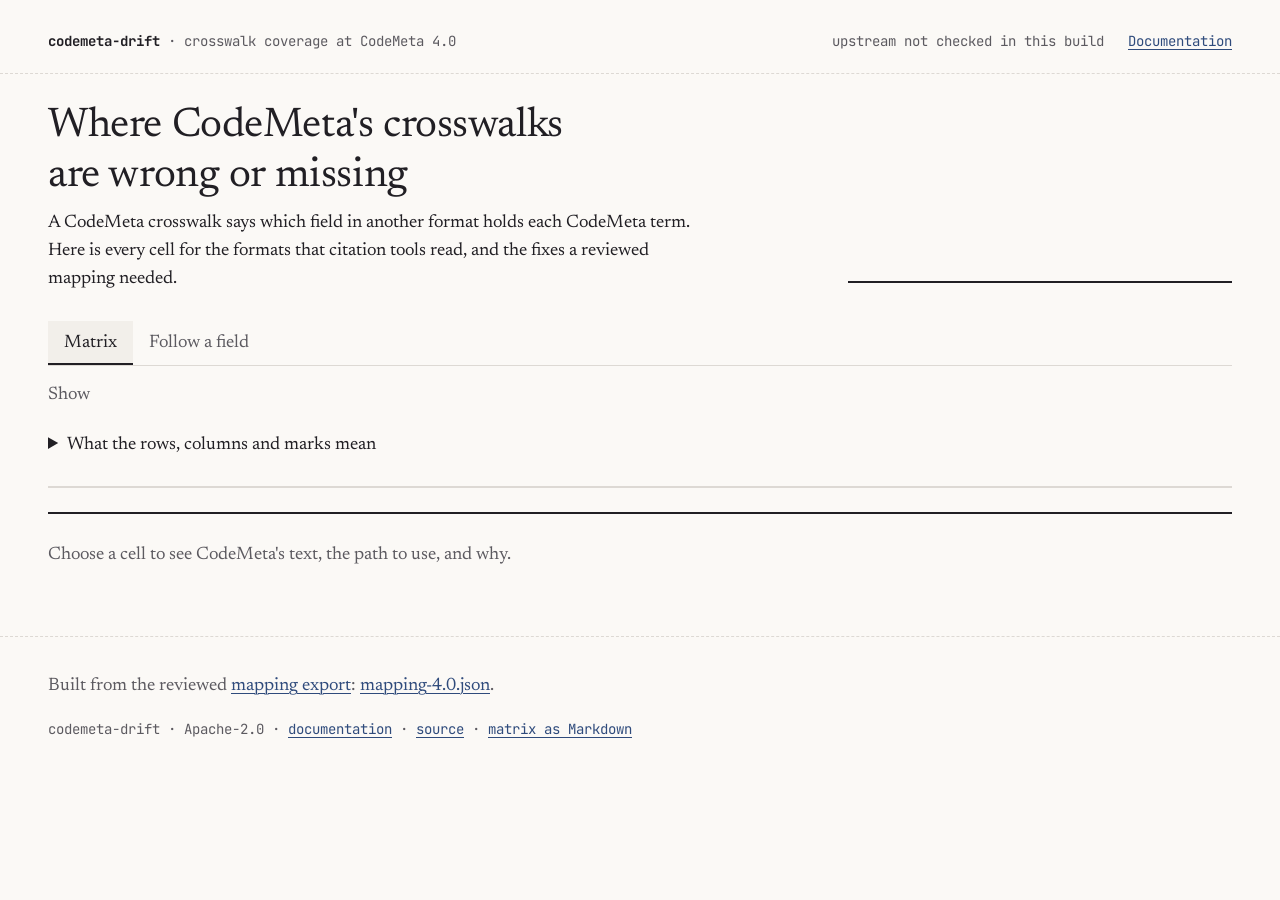
==== site/index.html @ 88ed9d4f "fix(site): show the matrix keys in its corner The keyboard hint moved into the collapsed key when ma" ====
<!doctype html>
<html lang="en">
<head>
<meta charset="utf-8">
<meta name="viewport" content="width=device-width, initial-scale=1">
<meta http-equiv="Content-Security-Policy" content="default-src 'none'; script-src 'self'; connect-src 'self'; style-src 'self'; img-src 'self'; font-src 'self'; base-uri 'none'; form-action 'none'">
<title>codemeta-drift: where CodeMeta's crosswalks are wrong or missing</title>
<link rel="icon" href="favicon.svg" type="image/svg+xml">
<meta name="description" content="Every cell of CodeMeta's crosswalks for the formats citation tools read, from CFF and Zenodo to Cargo and npm: which work as written, which need a fix, and which are missing, each with its reason. CodeMeta's main branch is checked each week.">
<link rel="canonical" href="https://simonvanlierde.com/codemeta-drift/">
<meta property="og:type" content="website">
<meta property="og:site_name" content="codemeta-drift">
<meta property="og:title" content="codemeta-drift: where CodeMeta's crosswalks are wrong or missing">
<meta property="og:description" content="Every cell of CodeMeta's crosswalks for the formats citation tools read, from CFF and Zenodo to Cargo and npm: which work as written, which need a fix, and which are missing, each with its reason. CodeMeta's main branch is checked each week.">
<meta property="og:url" content="https://simonvanlierde.com/codemeta-drift/">
<meta property="og:image" content="https://simonvanlierde.com/codemeta-drift/og.png">
<meta property="og:image:width" content="1200">
<meta property="og:image:height" content="630">
<meta property="og:image:alt" content="codemeta-drift: where CodeMeta's crosswalks are wrong or missing. A grid of CodeMeta crosswalk cells, the wrong ones filled in red and the missing ones outlined. simonvanlierde.com/codemeta-drift">
<meta name="twitter:card" content="summary_large_image">
<meta name="theme-color" content="#fbf9f6" media="(prefers-color-scheme: light)">
<meta name="theme-color" content="#1a1819" media="(prefers-color-scheme: dark)">
<link rel="stylesheet" href="style.css">
<script type="module" src="main.mjs"></script>
</head>
<body>
<a class="skip" href="#tabs">Skip to the views</a>
<header class="wrap slug">
  <div class="lead">
    <p><b>codemeta-drift</b> · crosswalk coverage at CodeMeta <span id="tag">4.0</span></p>
    <nav id="tags" class="tags" aria-label="CodeMeta release" hidden></nav>
  </div>
  <div class="side">
    <p id="checked">upstream not checked in this build</p>
    <a href="https://simonvanlierde.com/codemeta-drift/docs/">Documentation</a>
  </div>
</header>
<main class="wrap">
  <div class="hero">
    <div>
      <h1>Where CodeMeta's crosswalks are wrong or missing</h1>
      <p class="lede">A CodeMeta crosswalk says which field in another format holds each CodeMeta term.
        Here is every cell for the formats that citation tools read, and the fixes a reviewed mapping needed.</p>
    </div>
    <figure class="score" id="score"></figure>
  </div>
  <noscript><p class="note">This page needs JavaScript to draw the matrix. The documentation has
    <a href="https://simonvanlierde.com/codemeta-drift/docs/coverage/">the same matrix for each release</a>.</p></noscript>

  <div class="tabs" id="tabs" role="tablist" aria-label="Views">
    <button type="button" role="tab" id="tab-matrix" aria-controls="panel-matrix" aria-selected="true">Matrix</button>
    <button type="button" role="tab" id="tab-route" aria-controls="panel-route" aria-selected="false" tabindex="-1">Follow a field</button>
    <button type="button" role="tab" id="tab-upstream" aria-controls="panel-upstream" aria-selected="false" tabindex="-1" hidden>Upstream <span class="n" id="upstream-count"></span></button>
  </div>

  <section role="tabpanel" id="panel-matrix" aria-labelledby="tab-matrix">
    <div class="legend" role="group" aria-label="Show one status">
      <span class="legend-label">Show</span>
      <div id="filters"></div>
    </div>
    <details class="key">
      <summary>What the rows, columns and marks mean</summary>
      <p>Rows are formats. Columns are CodeMeta terms, named by where they sit:
        <code>author.@id</code> is an author's ORCID. <code>identifier</code> here means the software's DOI,
        a narrower reading than CodeMeta's, which takes any identifier. <code>swhid</code> is this page's own
        column: CodeMeta keeps a Software Heritage identifier in <code>identifier</code>.</p>
      <p id="counts-note" hidden></p>
      <div id="key"></div>
    </details>
    <a class="skip-matrix" href="#after-matrix">Skip past the matrix</a>
    <div class="board">
      <div class="scroll" role="region" tabindex="0" aria-label="Coverage matrix, scrolls sideways. Tab to its cells, then move with the arrow keys, Home and End.">
        <table id="matrix"><caption class="vh">Formats by CodeMeta term, with one status per cell.</caption></table>
      </div>
      <p id="picked" class="vh" role="status"></p>
      <aside id="detail" class="detail" aria-label="Chosen cell">
        <p class="hint">Choose a cell to see CodeMeta's text, the path to use, and why.</p>
      </aside>
    </div>
    <p id="after-matrix" class="vh" tabindex="-1">End of the matrix.</p>
  </section>

  <section role="tabpanel" id="panel-route" aria-labelledby="tab-route" hidden>
    <p class="hint">Pick two formats to see which of their fields hold the same CodeMeta term.
      A broken end means that format has no field for the term. Values can still need converting.</p>
    <div class="pickers">
      <label>From <select id="from"></select></label>
      <label>To <select id="to"></select></label>
      <label class="check"><input type="checkbox" id="hide-none" checked> Hide terms neither format has</label>
    </div>
    <ol id="route" class="route"></ol>
  </section>

  <section role="tabpanel" id="panel-upstream" aria-labelledby="tab-upstream" hidden>
    <p class="hint" id="upstream-intro"></p>
    <ul id="upstream-cells" class="changes"></ul>
    <table id="drift" class="counts"><caption class="vh">Drift findings by check</caption></table>
  </section>
</main>
<footer class="wrap colophon">
  <p>Built from the reviewed <a href="https://github.com/simonvanlierde/codemeta-drift/blob/main/docs/mapping-export.md">mapping export</a><span id="schema"></span>:
    <a id="export-file" href="https://github.com/simonvanlierde/codemeta-drift/blob/main/examples/mapping-4.0.json">mapping-4.0.json</a>.</p>
  <p class="mono"><span id="version">codemeta-drift</span> · Apache-2.0 ·
    <a href="https://simonvanlierde.com/codemeta-drift/docs/">documentation</a> ·
    <a href="https://github.com/simonvanlierde/codemeta-drift">source</a> ·
    <a id="matrix-md" href="https://github.com/simonvanlierde/codemeta-drift/blob/main/docs/coverage.md">matrix as Markdown</a></p>
</footer>
</body>
</html>
---- site/style.css ----
/* A proofreader's pass over the crosswalks: paper, ink, and one red that marks only what a crosswalk gets wrong or leaves out. */
@font-face {
  font-family: Newsreader;
  src: url("fonts/newsreader-latin-400-normal.woff2") format("woff2");
  font-weight: 400;
  font-style: normal;
  font-display: swap;
}
@font-face {
  font-family: Newsreader;
  src: url("fonts/newsreader-latin-400-italic.woff2") format("woff2");
  font-weight: 400;
  font-style: italic;
  font-display: swap;
}
@font-face {
  font-family: "JetBrains Mono";
  src: url("fonts/jetbrains-mono-latin-400-normal.woff2") format("woff2");
  font-weight: 400;
  font-display: swap;
}
@font-face {
  font-family: "JetBrains Mono";
  src: url("fonts/jetbrains-mono-latin-700-normal.woff2") format("woff2");
  font-weight: 700;
  font-display: swap;
}
:root {
  --serif: Newsreader, Charter, "Bitstream Charter", "Sitka Text", Cambria, Georgia, serif;
  --mono: "JetBrains Mono", ui-monospace, "Cascadia Code", Menlo, Consolas, "Liberation Mono", monospace;
  --paper: #fbf9f6;
  --ink: #211f24;
  --faint: #5c5a60;
  --rule: #ddd9d4;
  --tint: #f2efea;
  --mark: #b3261e;
  --mark-wash: #f6dcd9;
  --mark-light: #fbeceb;
  --link: #2f4b7c;
  color-scheme: light;
}
@media (prefers-color-scheme: dark) {
  :root:not([data-theme="light"]) {
    --paper: #1a1819;
    --ink: #ebe7e6;
    --faint: #a9a2a4;
    --rule: #3b3639;
    --tint: #262324;
    --mark: #ff948b;
    --mark-wash: #4a2220;
    --mark-light: #321e1e;
    --link: #9fb9ec;
    color-scheme: dark;
  }
}
:root[data-theme="dark"] {
  --paper: #1a1819;
  --ink: #ebe7e6;
  --faint: #a9a2a4;
  --rule: #3b3639;
  --tint: #262324;
  --mark: #ff948b;
  --mark-wash: #4a2220;
  --mark-light: #321e1e;
  --link: #9fb9ec;
  color-scheme: dark;
}
* {
  box-sizing: border-box;
}
body {
  margin: 0;
  background: var(--paper);
  color: var(--ink);
  font: 1.125rem / 1.55 var(--serif);
}
code,
.mono,
.slug,
select {
  font-family: var(--mono);
}
code {
  font-size: 0.85em;
}
::selection {
  background: var(--mark-wash);
  color: var(--ink);
}
html {
  scrollbar-color: var(--rule) var(--paper);
}
a {
  color: var(--link);
  text-decoration-color: currentColor;
  text-decoration-thickness: 1px;
  text-underline-offset: 3px;
}
a:hover {
  text-decoration-thickness: 2px;
}
:focus-visible {
  outline: 2px solid var(--ink);
  outline-offset: 2px;
}
.wrap {
  max-width: 1360px;
  margin: auto;
  padding-inline: clamp(16px, 4vw, 48px);
}
.vh {
  position: absolute;
  width: 1px;
  height: 1px;
  overflow: hidden;
  clip-path: inset(50%);
  white-space: nowrap;
}
.skip {
  position: absolute;
  left: 16px;
  top: -80px;
  background: var(--paper);
  padding: 12px;
}
.skip:focus {
  top: 8px;
}
/* The scroll box and the matrix's cell are two tab stops, so a keyboard user can jump past both. */
.skip-matrix:not(:focus) {
  position: absolute;
  width: 1px;
  height: 1px;
  overflow: hidden;
  clip-path: inset(50%);
}
.skip-matrix:focus {
  display: inline-block;
  margin-bottom: 8px;
}
.slug {
  display: flex;
  flex-wrap: wrap;
  align-items: center;
  justify-content: space-between;
  gap: 4px 24px;
  font-size: 0.875rem;
  color: var(--faint);
  padding-block: 20px 9px;
  border-bottom: 1px dashed var(--rule);
}
.slug p {
  margin: 0;
}
.slug b {
  color: var(--ink);
}
.side {
  display: flex;
  flex-wrap: wrap;
  align-items: center;
  gap: 4px 24px;
}
.side a {
  display: inline-flex;
  align-items: center;
  min-height: 44px;
}
.lead {
  display: flex;
  flex-wrap: wrap;
  align-items: center;
  gap: 4px 12px;
}
.tags {
  display: flex;
}
.tags a {
  display: inline-flex;
  align-items: center;
  min-height: 44px;
  padding: 0 12px;
  margin-right: -1px;
  border: 1px solid var(--rule);
  color: var(--ink);
  text-decoration: none;
}
.tags a[aria-current="page"] {
  background: var(--tint);
  box-shadow: inset 0 -2px 0 var(--ink);
}
p {
  text-wrap: pretty;
}
h1 {
  text-wrap: balance;
  font-size: clamp(1.9rem, 3.4vw, 2.6rem);
  line-height: 1.2;
  font-weight: 400;
  letter-spacing: -0.01em;
  margin: 28px 0 8px;
  max-width: 28ch;
}
/* The intro and the headline figure share the first screen on a wide window; the figure drops below on a narrow one. */
.hero {
  display: grid;
  gap: 8px 48px;
  align-items: end;
}
@media (min-width: 1000px) {
  .hero {
    grid-template-columns: minmax(0, 1fr) 24rem;
  }
}
.score {
  margin: 16px 0 0;
  padding-top: 10px;
  border-top: 2px solid var(--ink);
}
.score .big {
  margin: 0;
  font-size: clamp(2.6rem, 5vw, 3.6rem);
  line-height: 1;
  font-variant-numeric: tabular-nums;
}
.score .big span {
  font-size: 1.25rem;
  color: var(--faint);
}
.score figcaption {
  font-size: 1.0625rem;
}
/* as-is in ink, corrected and added in the two red washes, as in the matrix cells. */
.bar {
  display: flex;
  height: 10px;
  margin: 12px 0 10px;
  gap: 2px;
}
.bar span {
  flex-basis: 0;
}
.bar .s-as-is {
  background: var(--ink);
}
.bar .s-corrected {
  background: var(--mark);
}
.bar .s-added {
  background: var(--mark-wash);
  box-shadow: inset 0 0 0 1px var(--mark);
}
/* The views: a row of tabs on one hairline, the chosen one tinted with a 2px ink bar at its foot. */
.tabs {
  display: flex;
  flex-wrap: wrap;
  margin: 28px 0 16px;
  border-bottom: 1px solid var(--rule);
}
.tabs [role="tab"] {
  border: 0;
  padding: 8px 16px;
  color: var(--faint);
  font-size: 1.125rem;
}
.tabs [role="tab"]:hover {
  color: var(--ink);
}
.tabs [role="tab"][aria-selected="true"] {
  color: var(--ink);
  background: var(--tint);
  box-shadow: inset 0 -2px 0 var(--ink);
}
[role="tabpanel"] > .hint:first-child {
  margin-top: 0;
}
h2 {
  font-size: 1.125rem;
  font-weight: 400;
  margin: 0 0 10px;
}
.lede {
  max-width: 68ch;
  margin: 0;
}
.hint,
.colophon p:first-child {
  color: var(--faint);
  max-width: 68ch;
}
.note {
  color: var(--mark);
}
button,
select {
  font: inherit;
  color: var(--ink);
  background: transparent;
  border: 1px solid var(--rule);
  border-radius: 0;
  min-height: 44px;
  cursor: pointer;
}
.legend {
  display: flex;
  flex-wrap: wrap;
  align-items: center;
  gap: 8px 12px;
  margin-bottom: 12px;
}
.key {
  max-width: 68ch;
  margin-bottom: 16px;
}
.key summary {
  padding-block: 10px;
  cursor: pointer;
}
.key p {
  margin: 12px 0 4px;
  color: var(--faint);
}
.key dl {
  display: grid;
  grid-template-columns: max-content minmax(0, 1fr);
  gap: 4px 16px;
  margin: 0;
}
.key dd {
  margin: 0;
}
.legend-label {
  color: var(--faint);
}
#filters {
  display: flex;
  flex-wrap: wrap;
}
#filters button {
  padding: 6px 12px;
  margin: 0 -1px -1px 0;
}
#filters button[aria-pressed="true"] {
  background: var(--tint);
  box-shadow: inset 0 -2px 0 var(--ink);
}
.n {
  font-variant-numeric: tabular-nums;
  color: var(--faint);
}
.board {
  display: grid;
  gap: 24px;
}
@media (min-width: 1360px) {
  .board {
    grid-template-columns: minmax(0, 1fr) 16rem;
    align-items: start;
  }
  .detail {
    position: sticky;
    top: 16px;
  }
}
.scroll {
  /* Clips the absolutely placed visually-hidden tally text, which otherwise widens the page on a phone. */
  position: relative;
  overflow-x: auto;
  /* Room for the sticky format column on the left; on the right, Chrome otherwise stops with a focused cell half out. */
  scroll-padding: 0 3rem 0 11rem;
  border: 1px solid var(--rule);
}
table {
  border-collapse: collapse;
  width: 100%;
}
#matrix th,
#matrix td {
  border-bottom: 1px solid var(--rule);
  text-align: left;
  vertical-align: top;
  padding: 0;
}
#matrix thead th {
  font-weight: 400;
  color: var(--faint);
  padding: 8px 10px;
  white-space: nowrap;
}
#matrix thead th .kbd {
  display: block;
  margin-top: 8px;
  white-space: normal;
  font-size: 0.875rem;
}
/* A fixed width the scroll padding can match; a long crosswalk name wraps. */
#matrix tbody th {
  font-weight: 400;
  padding: 8px 12px;
  width: 11rem;
  min-width: 11rem;
  vertical-align: middle;
}
/* Why a crosswalk is not reviewed, under its name. */
#matrix tbody th .why {
  display: block;
  font-size: 1rem;
  color: var(--faint);
}
/* Term names run up the column, so seventeen columns fit beside the detail panel. */
#matrix thead th.rot {
  vertical-align: bottom;
  text-align: center;
  padding: 10px 0 8px;
}
#matrix th.rot span {
  writing-mode: vertical-rl;
  transform: rotate(180deg);
  white-space: nowrap;
}
#matrix thead th.rot code {
  font-size: 0.875rem;
  color: var(--ink);
}
#matrix .tally {
  padding: 8px 12px;
  white-space: nowrap;
  vertical-align: middle;
  font-size: 1rem;
  color: var(--faint);
  font-variant-numeric: tabular-nums;
}
#matrix td + td,
#matrix th + td {
  border-left: 1px solid var(--rule);
}
.cell {
  position: relative;
  display: grid;
  place-items: center;
  width: 100%;
  min-width: 2.25rem;
  border: 0;
  padding: 0;
  font-family: var(--serif);
  font-size: 1.125rem;
  /* Room for the term box above a cell that focus scrolls to the top edge. */
  scroll-margin-top: 2rem;
}
.cell:hover,
.cell[aria-current="true"] {
  box-shadow: inset 0 0 0 2px var(--ink);
}
/* The header scrolls away by the eighth row, and sticky can't hold it inside a box that scrolls sideways:
   the pointed-at or focused cell names its term in a box, as the route does, and its header is marked. */
.cell:focus-visible:not([data-quiet])::after {
  content: attr(data-term);
  position: absolute;
  bottom: calc(100% + 4px);
  /* Grows left, over the format column, since the scroll padding keeps that side in view. */
  right: 0;
  z-index: 3;
  padding: 0 6px;
  border: 1px solid var(--ink);
  background: var(--paper);
  color: var(--ink);
  font: 0.875rem / 1.6 var(--mono);
  white-space: nowrap;
  pointer-events: none;
}
/* A tap leaves :hover on a touch screen, so only a real pointer's hover shows the box. */
@media (hover: hover) {
  .cell:hover:not([data-quiet])::after {
    content: attr(data-term);
  }
}
#matrix thead th.on {
  color: var(--ink);
  background: var(--tint);
  box-shadow: inset 0 -2px 0 var(--ink);
}
.s-corrected,
.s-added {
  color: var(--mark);
}
/* The tint fills the whole table cell, edge to edge, not just the button inside it. */
#matrix td:has(.s-corrected) {
  background: var(--mark-wash);
}
#matrix td:has(.s-added) {
  background: var(--mark-light);
}
.s-no-field,
.s-no-term {
  color: var(--faint);
}
/* A crosswalk nobody reviewed gets no wash: its marks say only the cell's shape. Prose and unjoinable cells are red. */
.s-path,
.s-empty {
  color: var(--faint);
}
.s-prose,
.s-unmatched {
  color: var(--mark);
}
/* tr.group outranks the sticky first-column rule: the label row spans the table and stays put. */
#matrix tr.group th {
  position: static;
  box-shadow: none;
  padding: 18px 12px 6px;
  font-size: 1rem;
  font-style: italic;
  color: var(--faint);
  white-space: normal;
}
#matrix tbody:first-of-type tr.group th {
  padding-top: 8px;
}
/* The label spans the whole table; capped to the screen so it wraps where the reader can see it. */
#matrix tr.group > th > span {
  display: inline-block;
  position: sticky;
  left: 12px;
  max-width: min(44rem, calc(100vw - 4rem));
}
#matrix tr.group .mark {
  position: static;
  font-style: normal;
  color: var(--ink);
}
table[data-only="as-is"] td:has(.cell:not(.s-as-is)),
table[data-only="corrected"] td:has(.cell:not(.s-corrected)),
table[data-only="added"] td:has(.cell:not(.s-added)),
table[data-only="no-field"] td:has(.cell:not(.s-no-field)),
table[data-only="no-term"] td:has(.cell:not(.s-no-term)),
table[data-only="no-term"] td:has(.cell[data-status="no-term"]) {
  opacity: 0.4;
}
.detail {
  border-top: 2px solid var(--ink);
  padding-top: 10px;
}
.detail-head {
  display: flex;
  align-items: baseline;
  justify-content: space-between;
  gap: 12px;
}
.detail-head button {
  flex: none;
  padding: 0 12px;
  font-size: 1rem;
}
.detail dl {
  margin: 0;
}
.detail dt {
  color: var(--faint);
  font-size: 1rem;
  margin-top: 12px;
}
.detail dd {
  margin: 2px 0 0;
  overflow-wrap: anywhere;
}
.pickers {
  display: flex;
  flex-wrap: wrap;
  gap: 12px 24px;
  margin: 12px 0 16px;
}
.pickers select {
  margin-left: 8px;
  padding: 0 8px;
}
.pickers .check {
  display: inline-flex;
  align-items: center;
  gap: 8px;
  min-height: 44px;
  cursor: pointer;
}
.check input {
  width: 1.125rem;
  height: 1.125rem;
  margin: 0;
  accent-color: var(--ink);
}
.route {
  list-style: none;
  padding: 0;
  margin: 0;
}
.route li {
  display: grid;
  grid-template-columns: minmax(0, 1fr) minmax(0, 12rem) minmax(0, 1fr);
  align-items: center;
  padding: 6px 0;
}
.route .hub {
  text-align: center;
  overflow-wrap: anywhere;
  padding: 4px 8px;
  border: 1px solid var(--ink);
  background: var(--paper);
  position: relative;
  z-index: 1;
}
.stop {
  overflow-wrap: anywhere;
  position: relative;
  padding: 4px 0;
}
/* The line from each end to the hub: solid when both formats have the field, red and dashed where it breaks. */
.stop::after {
  content: "";
  position: absolute;
  top: 50%;
  height: 0;
  border-top: 2px solid var(--ink);
  z-index: 0;
}
.stop:first-child {
  padding-right: 12px;
  text-align: right;
}
.stop:last-child {
  padding-left: 12px;
}
.stop:first-child::after {
  right: -1px;
  width: 10px;
}
.stop:last-child::after {
  left: -1px;
  width: 10px;
}
.stop.gap {
  color: var(--mark);
  font-style: italic;
}
.stop.gap::after {
  border-top-style: dashed;
  border-top-color: var(--mark);
}
.changes {
  padding-left: 1.2em;
  max-width: 68ch;
}
.counts {
  width: auto;
  margin-top: 12px;
}
.counts th,
.counts td {
  text-align: left;
  padding: 4px 24px 4px 0;
  border-bottom: 1px solid var(--rule);
  font-weight: 400;
  font-variant-numeric: tabular-nums;
}
.colophon {
  margin-top: 48px;
  padding-block: 18px 32px;
  border-top: 1px dashed var(--rule);
}
.colophon .mono {
  font-size: 0.875rem;
  color: var(--faint);
}
@media (max-width: 1359px) and (min-height: 480px) {
  /* A chosen cell's detail stays in view at the foot of the screen until it is closed. */
  html:has(.detail dl) {
    /* Tabbing scrolls a focused cell clear of the panel, not under it. */
    scroll-padding-bottom: calc(min(30vh, 14rem) + 24px);
  }
  .detail:has(dl) {
    position: sticky;
    bottom: 0;
    z-index: 2;
    max-height: min(30vh, 14rem);
    overflow: auto;
    background: var(--paper);
    padding-bottom: 12px;
  }
}
@media (max-width: 560px) {
  .tabs [role="tab"] {
    padding-inline: 12px;
  }
  /* Narrower names leave room for eight term columns on a phone; long names wrap. */
  #matrix tbody th {
    width: 7rem;
    min-width: 7rem;
    overflow-wrap: anywhere;
    hyphens: auto;
  }
  .scroll {
    scroll-padding-left: 7rem;
  }
  .route li {
    grid-template-columns: minmax(0, 1fr);
    gap: 2px;
  }
  .stop:first-child,
  .stop:last-child {
    text-align: left;
    padding: 0;
  }
  .stop::after {
    display: none;
  }
  .route .hub {
    justify-self: start;
  }
  .route li {
    border-bottom: 1px solid var(--rule);
  }
}
@media (forced-colors: active) {
  .tabs [role="tab"][aria-selected="true"] {
    border-bottom: 2px solid Highlight;
  }
  /* Forced colours drop backgrounds, which are all the headline bar has. */
  .bar span {
    border: 1px solid CanvasText;
  }
  .bar .s-as-is {
    background: CanvasText;
  }
  /* Forced colours drop box-shadow, which marks the chosen cell and filter otherwise. */
  .cell[aria-current="true"],
  #matrix thead th.on,
  #filters [aria-pressed="true"],
  .tags [aria-current="page"] {
    outline: 2px solid Highlight;
    outline-offset: -2px;
  }
  /* The ring above would hide the focus ring, so focus moves it outside. */
  .cell[aria-current="true"]:focus-visible,
  #filters [aria-pressed="true"]:focus-visible,
  .tags [aria-current="page"]:focus-visible {
    outline-offset: 2px;
  }
  .s-corrected,
  .s-added {
    color: Highlight;
  }
  .stop.gap::after,
  .stop::after {
    border-top-color: CanvasText;
  }
}
/* The format column stays put while the terms scroll sideways; the scroll padding keeps a focused cell clear of it. */
#matrix th:first-child {
  position: sticky;
  left: 0;
  z-index: 1;
  background: var(--paper);
  box-shadow: inset -1px 0 0 var(--rule);
}
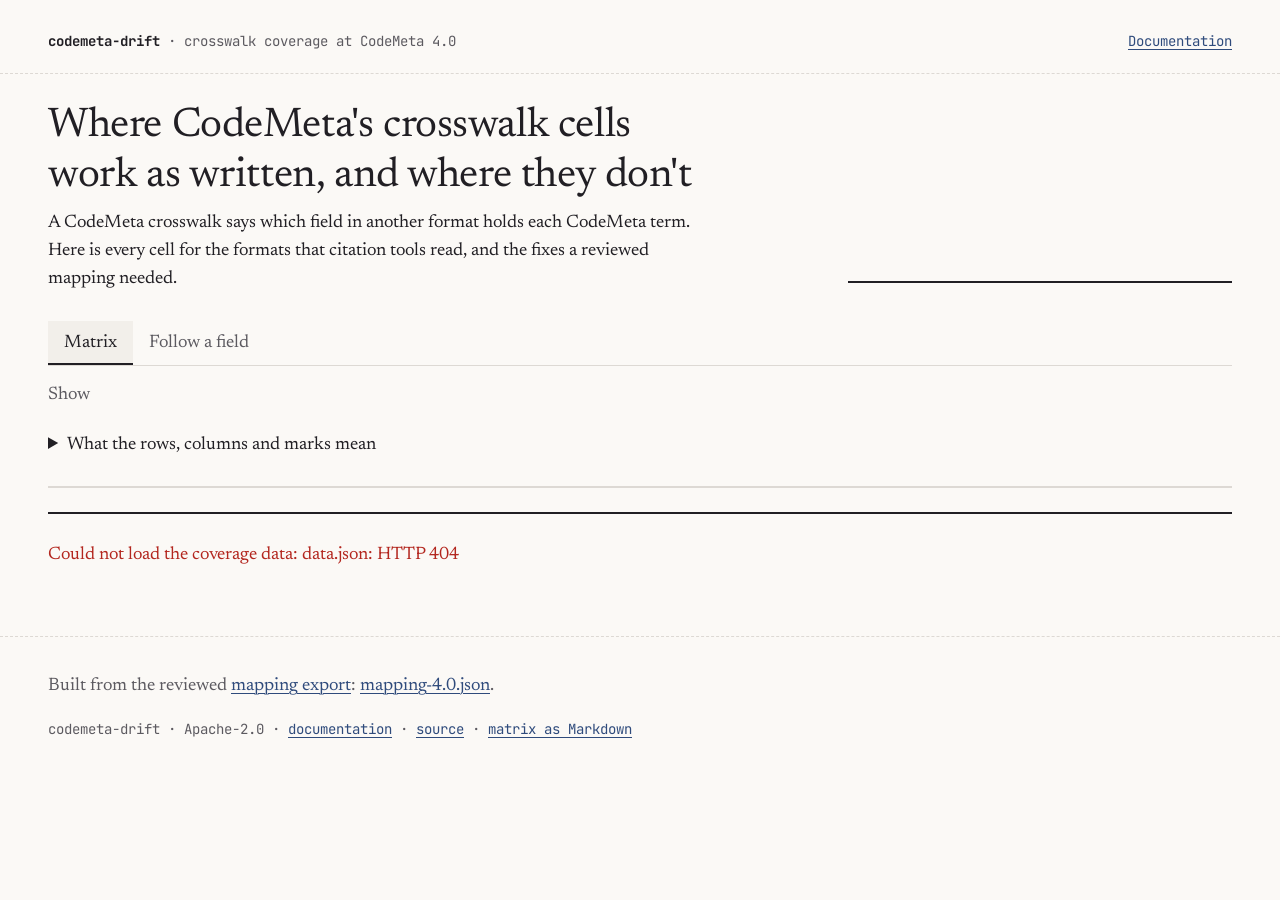
==== commit fe51cd33: "Merge remote-tracking branch 'origin/main' into corrected-scope-split * origin/main:   feat(site): o" ====
--- a/site/index.html
+++ b/site/index.html
@@ -4,19 +4,19 @@
 <meta charset="utf-8">
 <meta name="viewport" content="width=device-width, initial-scale=1">
 <meta http-equiv="Content-Security-Policy" content="default-src 'none'; script-src 'self'; connect-src 'self'; style-src 'self'; img-src 'self'; font-src 'self'; base-uri 'none'; form-action 'none'">
-<title>codemeta-drift: where CodeMeta's crosswalks are wrong or missing</title>
+<title>codemeta-drift: where CodeMeta's crosswalk cells work as written, and where they don't</title>
 <link rel="icon" href="favicon.svg" type="image/svg+xml">
 <meta name="description" content="Every cell of CodeMeta's crosswalks for the formats citation tools read, from CFF and Zenodo to Cargo and npm: which work as written, which need a fix, and which are missing, each with its reason. CodeMeta's main branch is checked each week.">
 <link rel="canonical" href="https://simonvanlierde.com/codemeta-drift/">
 <meta property="og:type" content="website">
 <meta property="og:site_name" content="codemeta-drift">
-<meta property="og:title" content="codemeta-drift: where CodeMeta's crosswalks are wrong or missing">
+<meta property="og:title" content="codemeta-drift: where CodeMeta's crosswalk cells work as written, and where they don't">
 <meta property="og:description" content="Every cell of CodeMeta's crosswalks for the formats citation tools read, from CFF and Zenodo to Cargo and npm: which work as written, which need a fix, and which are missing, each with its reason. CodeMeta's main branch is checked each week.">
 <meta property="og:url" content="https://simonvanlierde.com/codemeta-drift/">
 <meta property="og:image" content="https://simonvanlierde.com/codemeta-drift/og.png">
 <meta property="og:image:width" content="1200">
 <meta property="og:image:height" content="630">
-<meta property="og:image:alt" content="codemeta-drift: where CodeMeta's crosswalks are wrong or missing. A grid of CodeMeta crosswalk cells, the wrong ones filled in red and the missing ones outlined. simonvanlierde.com/codemeta-drift">
+<meta property="og:image:alt" content="codemeta-drift: where CodeMeta's crosswalk cells work as written, and where they don't. A grid of CodeMeta crosswalk cells, the wrong ones filled in red, the missing ones outlined and those in another notation marked in red. simonvanlierde.com/codemeta-drift">
 <meta name="twitter:card" content="summary_large_image">
 <meta name="theme-color" content="#fbf9f6" media="(prefers-color-scheme: light)">
 <meta name="theme-color" content="#1a1819" media="(prefers-color-scheme: dark)">
@@ -38,7 +38,7 @@
 <main class="wrap">
   <div class="hero">
     <div>
-      <h1>Where CodeMeta's crosswalks are wrong or missing</h1>
+      <h1>Where CodeMeta's crosswalk cells work as written, and where they don't</h1>
       <p class="lede">A CodeMeta crosswalk says which field in another format holds each CodeMeta term.
         Here is every cell for the formats that citation tools read, and the fixes a reviewed mapping needed.</p>
     </div>
--- a/site/style.css
+++ b/site/style.css
@@ -230,7 +230,7 @@
 .score figcaption {
   font-size: 1.0625rem;
 }
-/* as-is in ink, corrected and added in the two red washes, as in the matrix cells. */
+/* as-is in ink, scope in faint ink, notation as a red outline, corrected and added in the two red washes, as in the matrix cells. */
 .bar {
   display: flex;
   height: 10px;
@@ -242,6 +242,12 @@
 }
 .bar .s-as-is {
   background: var(--ink);
+}
+.bar .s-scope {
+  background: var(--faint);
+}
+.bar .s-notation {
+  box-shadow: inset 0 0 0 1px var(--mark);
 }
 .bar .s-corrected {
   background: var(--mark);
@@ -479,6 +485,8 @@
   background: var(--tint);
   box-shadow: inset 0 -2px 0 var(--ink);
 }
+/* A notation cell names the right field, so it gets the red pen but no wash; a scope cell is right by CodeMeta and stays ink. */
+.s-notation,
 .s-corrected,
 .s-added {
   color: var(--mark);
@@ -529,6 +537,8 @@
   color: var(--ink);
 }
 table[data-only="as-is"] td:has(.cell:not(.s-as-is)),
+table[data-only="scope"] td:has(.cell:not(.s-scope)),
+table[data-only="notation"] td:has(.cell:not(.s-notation)),
 table[data-only="corrected"] td:has(.cell:not(.s-corrected)),
 table[data-only="added"] td:has(.cell:not(.s-added)),
 table[data-only="no-field"] td:has(.cell:not(.s-no-field)),
@@ -742,6 +752,7 @@
   .tags [aria-current="page"]:focus-visible {
     outline-offset: 2px;
   }
+  .s-notation,
   .s-corrected,
   .s-added {
     color: Highlight;
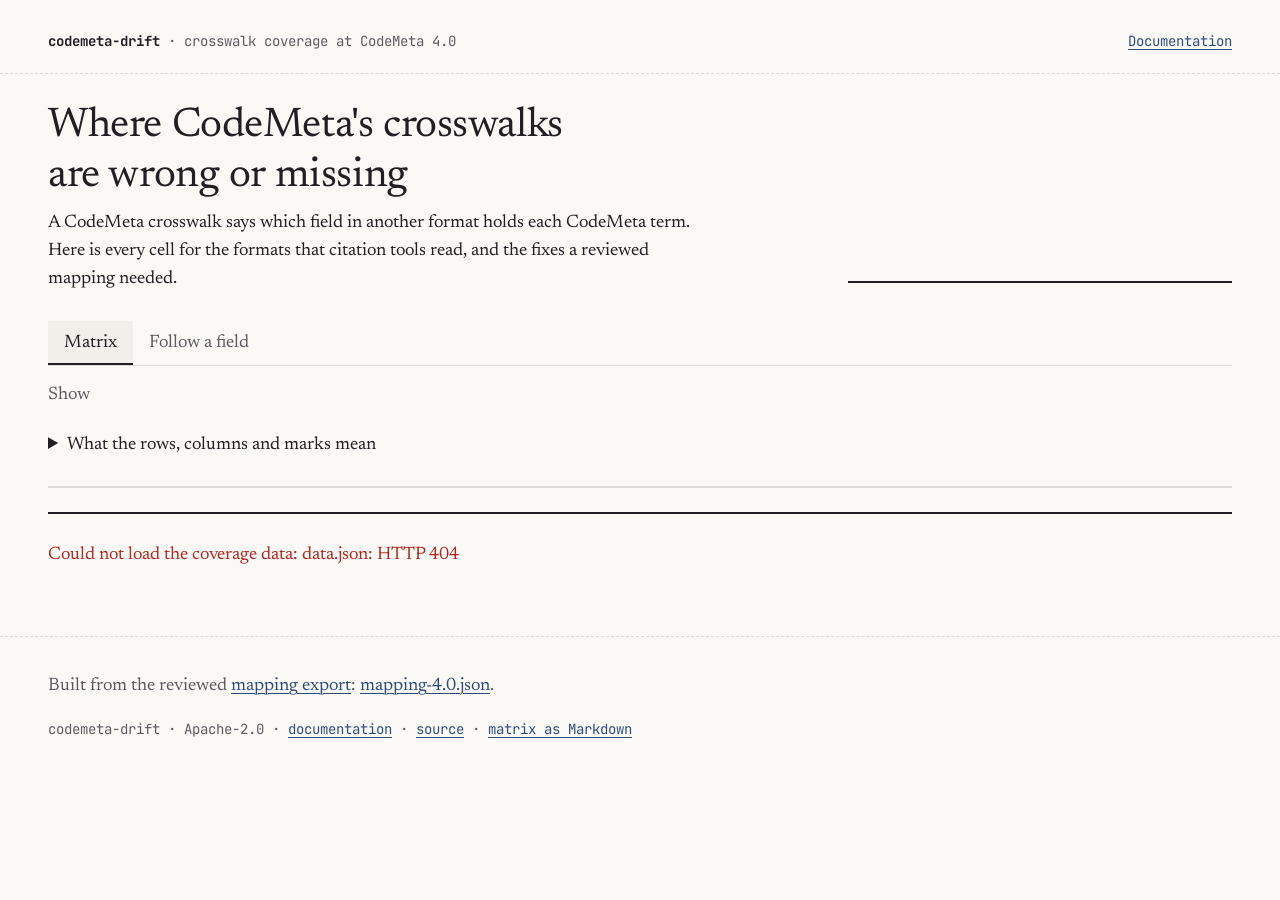
==== commit e4362d1b: "chore: merge main into composer mapping Keep the release asset instructions and docs layout alongsid" ====
--- a/site/index.html
+++ b/site/index.html
@@ -4,19 +4,19 @@
 <meta charset="utf-8">
 <meta name="viewport" content="width=device-width, initial-scale=1">
 <meta http-equiv="Content-Security-Policy" content="default-src 'none'; script-src 'self'; connect-src 'self'; style-src 'self'; img-src 'self'; font-src 'self'; base-uri 'none'; form-action 'none'">
-<title>codemeta-drift: where CodeMeta's crosswalk cells work as written, and where they don't</title>
+<title>codemeta-drift: where CodeMeta's crosswalks are wrong or missing</title>
 <link rel="icon" href="favicon.svg" type="image/svg+xml">
 <meta name="description" content="Every cell of CodeMeta's crosswalks for the formats citation tools read, from CFF and Zenodo to Cargo and npm: which work as written, which need a fix, and which are missing, each with its reason. CodeMeta's main branch is checked each week.">
 <link rel="canonical" href="https://simonvanlierde.com/codemeta-drift/">
 <meta property="og:type" content="website">
 <meta property="og:site_name" content="codemeta-drift">
-<meta property="og:title" content="codemeta-drift: where CodeMeta's crosswalk cells work as written, and where they don't">
+<meta property="og:title" content="codemeta-drift: where CodeMeta's crosswalks are wrong or missing">
 <meta property="og:description" content="Every cell of CodeMeta's crosswalks for the formats citation tools read, from CFF and Zenodo to Cargo and npm: which work as written, which need a fix, and which are missing, each with its reason. CodeMeta's main branch is checked each week.">
 <meta property="og:url" content="https://simonvanlierde.com/codemeta-drift/">
 <meta property="og:image" content="https://simonvanlierde.com/codemeta-drift/og.png">
 <meta property="og:image:width" content="1200">
 <meta property="og:image:height" content="630">
-<meta property="og:image:alt" content="codemeta-drift: where CodeMeta's crosswalk cells work as written, and where they don't. A grid of CodeMeta crosswalk cells, the wrong ones filled in red, the missing ones outlined and those in another notation marked in red. simonvanlierde.com/codemeta-drift">
+<meta property="og:image:alt" content="codemeta-drift: where CodeMeta's crosswalks are wrong or missing. A grid of CodeMeta crosswalk cells, the wrong ones filled in red and the missing ones outlined. simonvanlierde.com/codemeta-drift">
 <meta name="twitter:card" content="summary_large_image">
 <meta name="theme-color" content="#fbf9f6" media="(prefers-color-scheme: light)">
 <meta name="theme-color" content="#1a1819" media="(prefers-color-scheme: dark)">
@@ -38,7 +38,7 @@
 <main class="wrap">
   <div class="hero">
     <div>
-      <h1>Where CodeMeta's crosswalk cells work as written, and where they don't</h1>
+      <h1>Where CodeMeta's crosswalks are wrong or missing</h1>
       <p class="lede">A CodeMeta crosswalk says which field in another format holds each CodeMeta term.
         Here is every cell for the formats that citation tools read, and the fixes a reviewed mapping needed.</p>
     </div>
@@ -69,7 +69,7 @@
     </details>
     <a class="skip-matrix" href="#after-matrix">Skip past the matrix</a>
     <div class="board">
-      <div class="scroll" role="region" tabindex="0" aria-label="Coverage matrix, scrolls sideways. Tab to its cells, then move with the arrow keys, Home and End.">
+      <div class="scroll" role="region" tabindex="0" aria-label="Coverage matrix, scrolls sideways">
         <table id="matrix"><caption class="vh">Formats by CodeMeta term, with one status per cell.</caption></table>
       </div>
       <p id="picked" class="vh" role="status"></p>
@@ -86,7 +86,6 @@
     <div class="pickers">
       <label>From <select id="from"></select></label>
       <label>To <select id="to"></select></label>
-      <label class="check"><input type="checkbox" id="hide-none" checked> Hide terms neither format has</label>
     </div>
     <ol id="route" class="route"></ol>
   </section>
--- a/site/style.css
+++ b/site/style.css
@@ -126,7 +126,7 @@
 .skip:focus {
   top: 8px;
 }
-/* The scroll box and the matrix's cell are two tab stops, so a keyboard user can jump past both. */
+/* Every cell is a tab stop, so a keyboard user can jump past the matrix. */
 .skip-matrix:not(:focus) {
   position: absolute;
   width: 1px;
@@ -230,7 +230,7 @@
 .score figcaption {
   font-size: 1.0625rem;
 }
-/* as-is in ink, scope in faint ink, notation as a red outline, corrected and added in the two red washes, as in the matrix cells. */
+/* as-is in ink, corrected and added in the two red washes, as in the matrix cells. */
 .bar {
   display: flex;
   height: 10px;
@@ -242,12 +242,6 @@
 }
 .bar .s-as-is {
   background: var(--ink);
-}
-.bar .s-scope {
-  background: var(--faint);
-}
-.bar .s-notation {
-  box-shadow: inset 0 0 0 1px var(--mark);
 }
 .bar .s-corrected {
   background: var(--mark);
@@ -393,12 +387,6 @@
   padding: 8px 10px;
   white-space: nowrap;
 }
-#matrix thead th .kbd {
-  display: block;
-  margin-top: 8px;
-  white-space: normal;
-  font-size: 0.875rem;
-}
 /* A fixed width the scroll padding can match; a long crosswalk name wraps. */
 #matrix tbody th {
   font-weight: 400;
@@ -441,7 +429,6 @@
   border-left: 1px solid var(--rule);
 }
 .cell {
-  position: relative;
   display: grid;
   place-items: center;
   width: 100%;
@@ -450,43 +437,11 @@
   padding: 0;
   font-family: var(--serif);
   font-size: 1.125rem;
-  /* Room for the term box above a cell that focus scrolls to the top edge. */
-  scroll-margin-top: 2rem;
 }
 .cell:hover,
 .cell[aria-current="true"] {
   box-shadow: inset 0 0 0 2px var(--ink);
 }
-/* The header scrolls away by the eighth row, and sticky can't hold it inside a box that scrolls sideways:
-   the pointed-at or focused cell names its term in a box, as the route does, and its header is marked. */
-.cell:focus-visible:not([data-quiet])::after {
-  content: attr(data-term);
-  position: absolute;
-  bottom: calc(100% + 4px);
-  /* Grows left, over the format column, since the scroll padding keeps that side in view. */
-  right: 0;
-  z-index: 3;
-  padding: 0 6px;
-  border: 1px solid var(--ink);
-  background: var(--paper);
-  color: var(--ink);
-  font: 0.875rem / 1.6 var(--mono);
-  white-space: nowrap;
-  pointer-events: none;
-}
-/* A tap leaves :hover on a touch screen, so only a real pointer's hover shows the box. */
-@media (hover: hover) {
-  .cell:hover:not([data-quiet])::after {
-    content: attr(data-term);
-  }
-}
-#matrix thead th.on {
-  color: var(--ink);
-  background: var(--tint);
-  box-shadow: inset 0 -2px 0 var(--ink);
-}
-/* A notation cell names the right field, so it gets the red pen but no wash; a scope cell is right by CodeMeta and stays ink. */
-.s-notation,
 .s-corrected,
 .s-added {
   color: var(--mark);
@@ -537,8 +492,6 @@
   color: var(--ink);
 }
 table[data-only="as-is"] td:has(.cell:not(.s-as-is)),
-table[data-only="scope"] td:has(.cell:not(.s-scope)),
-table[data-only="notation"] td:has(.cell:not(.s-notation)),
 table[data-only="corrected"] td:has(.cell:not(.s-corrected)),
 table[data-only="added"] td:has(.cell:not(.s-added)),
 table[data-only="no-field"] td:has(.cell:not(.s-no-field)),
@@ -582,19 +535,6 @@
 .pickers select {
   margin-left: 8px;
   padding: 0 8px;
-}
-.pickers .check {
-  display: inline-flex;
-  align-items: center;
-  gap: 8px;
-  min-height: 44px;
-  cursor: pointer;
-}
-.check input {
-  width: 1.125rem;
-  height: 1.125rem;
-  margin: 0;
-  accent-color: var(--ink);
 }
 .route {
   list-style: none;
@@ -740,7 +680,6 @@
   }
   /* Forced colours drop box-shadow, which marks the chosen cell and filter otherwise. */
   .cell[aria-current="true"],
-  #matrix thead th.on,
   #filters [aria-pressed="true"],
   .tags [aria-current="page"] {
     outline: 2px solid Highlight;
@@ -752,7 +691,6 @@
   .tags [aria-current="page"]:focus-visible {
     outline-offset: 2px;
   }
-  .s-notation,
   .s-corrected,
   .s-added {
     color: Highlight;
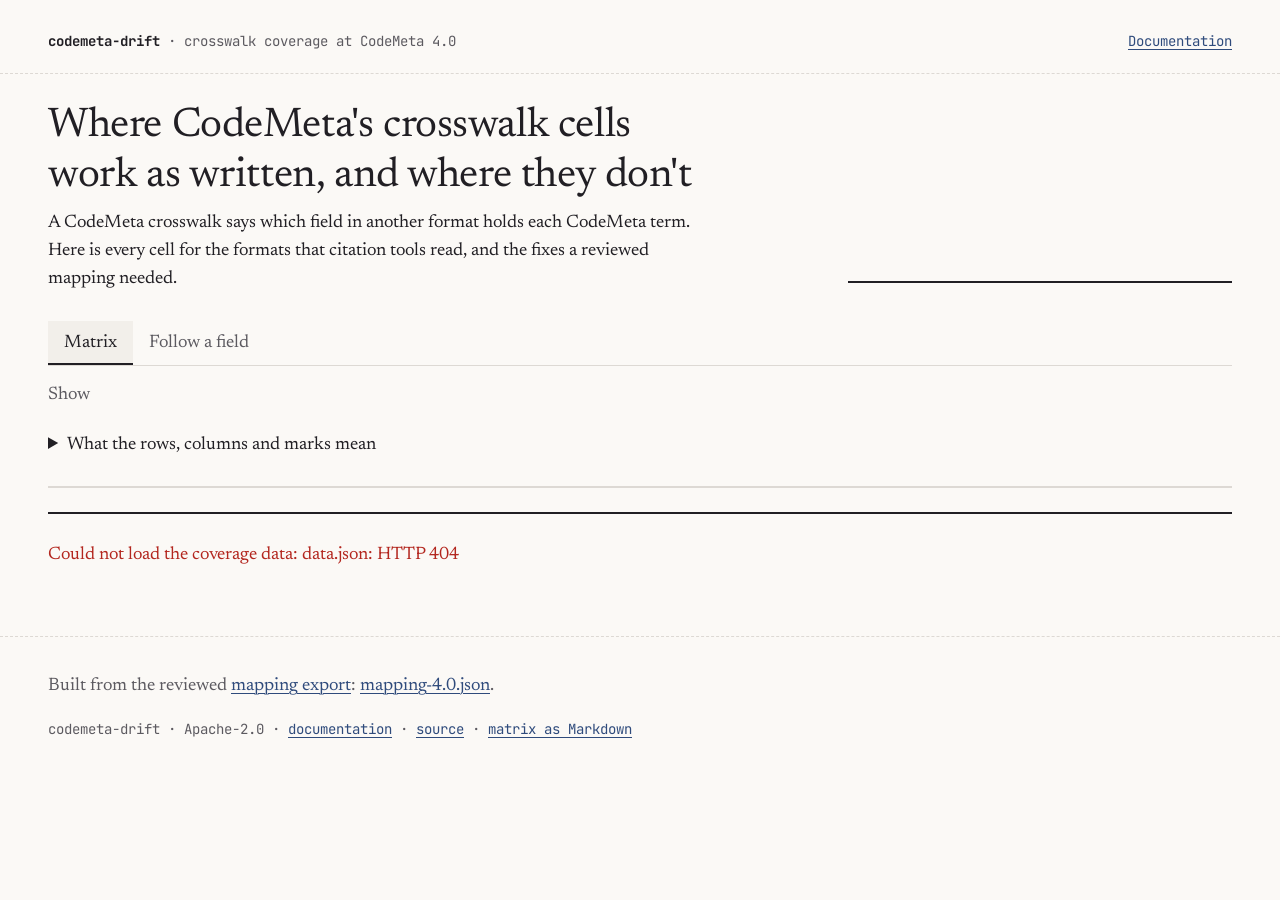
==== commit b68ebea1: "feat(coverage): split corrected cells into wrong, notation and scope (#121) * feat(coverage): split " ====
--- a/site/index.html
+++ b/site/index.html
@@ -4,19 +4,19 @@
 <meta charset="utf-8">
 <meta name="viewport" content="width=device-width, initial-scale=1">
 <meta http-equiv="Content-Security-Policy" content="default-src 'none'; script-src 'self'; connect-src 'self'; style-src 'self'; img-src 'self'; font-src 'self'; base-uri 'none'; form-action 'none'">
-<title>codemeta-drift: where CodeMeta's crosswalks are wrong or missing</title>
+<title>codemeta-drift: where CodeMeta's crosswalk cells work as written, and where they don't</title>
 <link rel="icon" href="favicon.svg" type="image/svg+xml">
 <meta name="description" content="Every cell of CodeMeta's crosswalks for the formats citation tools read, from CFF and Zenodo to Cargo and npm: which work as written, which need a fix, and which are missing, each with its reason. CodeMeta's main branch is checked each week.">
 <link rel="canonical" href="https://simonvanlierde.com/codemeta-drift/">
 <meta property="og:type" content="website">
 <meta property="og:site_name" content="codemeta-drift">
-<meta property="og:title" content="codemeta-drift: where CodeMeta's crosswalks are wrong or missing">
+<meta property="og:title" content="codemeta-drift: where CodeMeta's crosswalk cells work as written, and where they don't">
 <meta property="og:description" content="Every cell of CodeMeta's crosswalks for the formats citation tools read, from CFF and Zenodo to Cargo and npm: which work as written, which need a fix, and which are missing, each with its reason. CodeMeta's main branch is checked each week.">
 <meta property="og:url" content="https://simonvanlierde.com/codemeta-drift/">
 <meta property="og:image" content="https://simonvanlierde.com/codemeta-drift/og.png">
 <meta property="og:image:width" content="1200">
 <meta property="og:image:height" content="630">
-<meta property="og:image:alt" content="codemeta-drift: where CodeMeta's crosswalks are wrong or missing. A grid of CodeMeta crosswalk cells, the wrong ones filled in red and the missing ones outlined. simonvanlierde.com/codemeta-drift">
+<meta property="og:image:alt" content="codemeta-drift: where CodeMeta's crosswalk cells work as written, and where they don't. A grid of CodeMeta crosswalk cells, the wrong ones filled in red, the missing ones outlined and those in another notation marked in red. simonvanlierde.com/codemeta-drift">
 <meta name="twitter:card" content="summary_large_image">
 <meta name="theme-color" content="#fbf9f6" media="(prefers-color-scheme: light)">
 <meta name="theme-color" content="#1a1819" media="(prefers-color-scheme: dark)">
@@ -38,7 +38,7 @@
 <main class="wrap">
   <div class="hero">
     <div>
-      <h1>Where CodeMeta's crosswalks are wrong or missing</h1>
+      <h1>Where CodeMeta's crosswalk cells work as written, and where they don't</h1>
       <p class="lede">A CodeMeta crosswalk says which field in another format holds each CodeMeta term.
         Here is every cell for the formats that citation tools read, and the fixes a reviewed mapping needed.</p>
     </div>
@@ -69,7 +69,7 @@
     </details>
     <a class="skip-matrix" href="#after-matrix">Skip past the matrix</a>
     <div class="board">
-      <div class="scroll" role="region" tabindex="0" aria-label="Coverage matrix, scrolls sideways">
+      <div class="scroll" role="region" tabindex="0" aria-label="Coverage matrix, scrolls sideways. Tab to its cells, then move with the arrow keys, Home and End.">
         <table id="matrix"><caption class="vh">Formats by CodeMeta term, with one status per cell.</caption></table>
       </div>
       <p id="picked" class="vh" role="status"></p>
@@ -86,6 +86,7 @@
     <div class="pickers">
       <label>From <select id="from"></select></label>
       <label>To <select id="to"></select></label>
+      <label class="check"><input type="checkbox" id="hide-none" checked> Hide terms neither format has</label>
     </div>
     <ol id="route" class="route"></ol>
   </section>
--- a/site/style.css
+++ b/site/style.css
@@ -126,7 +126,7 @@
 .skip:focus {
   top: 8px;
 }
-/* Every cell is a tab stop, so a keyboard user can jump past the matrix. */
+/* The scroll box and the matrix's cell are two tab stops, so a keyboard user can jump past both. */
 .skip-matrix:not(:focus) {
   position: absolute;
   width: 1px;
@@ -230,7 +230,7 @@
 .score figcaption {
   font-size: 1.0625rem;
 }
-/* as-is in ink, corrected and added in the two red washes, as in the matrix cells. */
+/* as-is in ink, scope in faint ink, notation as a red outline, corrected and added in the two red washes, as in the matrix cells. */
 .bar {
   display: flex;
   height: 10px;
@@ -242,6 +242,12 @@
 }
 .bar .s-as-is {
   background: var(--ink);
+}
+.bar .s-scope {
+  background: var(--faint);
+}
+.bar .s-notation {
+  box-shadow: inset 0 0 0 1px var(--mark);
 }
 .bar .s-corrected {
   background: var(--mark);
@@ -387,6 +393,12 @@
   padding: 8px 10px;
   white-space: nowrap;
 }
+#matrix thead th .kbd {
+  display: block;
+  margin-top: 8px;
+  white-space: normal;
+  font-size: 0.875rem;
+}
 /* A fixed width the scroll padding can match; a long crosswalk name wraps. */
 #matrix tbody th {
   font-weight: 400;
@@ -429,6 +441,7 @@
   border-left: 1px solid var(--rule);
 }
 .cell {
+  position: relative;
   display: grid;
   place-items: center;
   width: 100%;
@@ -437,11 +450,43 @@
   padding: 0;
   font-family: var(--serif);
   font-size: 1.125rem;
+  /* Room for the term box above a cell that focus scrolls to the top edge. */
+  scroll-margin-top: 2rem;
 }
 .cell:hover,
 .cell[aria-current="true"] {
   box-shadow: inset 0 0 0 2px var(--ink);
 }
+/* The header scrolls away by the eighth row, and sticky can't hold it inside a box that scrolls sideways:
+   the pointed-at or focused cell names its term in a box, as the route does, and its header is marked. */
+.cell:focus-visible:not([data-quiet])::after {
+  content: attr(data-term);
+  position: absolute;
+  bottom: calc(100% + 4px);
+  /* Grows left, over the format column, since the scroll padding keeps that side in view. */
+  right: 0;
+  z-index: 3;
+  padding: 0 6px;
+  border: 1px solid var(--ink);
+  background: var(--paper);
+  color: var(--ink);
+  font: 0.875rem / 1.6 var(--mono);
+  white-space: nowrap;
+  pointer-events: none;
+}
+/* A tap leaves :hover on a touch screen, so only a real pointer's hover shows the box. */
+@media (hover: hover) {
+  .cell:hover:not([data-quiet])::after {
+    content: attr(data-term);
+  }
+}
+#matrix thead th.on {
+  color: var(--ink);
+  background: var(--tint);
+  box-shadow: inset 0 -2px 0 var(--ink);
+}
+/* A notation cell names the right field, so it gets the red pen but no wash; a scope cell is right by CodeMeta and stays ink. */
+.s-notation,
 .s-corrected,
 .s-added {
   color: var(--mark);
@@ -492,6 +537,8 @@
   color: var(--ink);
 }
 table[data-only="as-is"] td:has(.cell:not(.s-as-is)),
+table[data-only="scope"] td:has(.cell:not(.s-scope)),
+table[data-only="notation"] td:has(.cell:not(.s-notation)),
 table[data-only="corrected"] td:has(.cell:not(.s-corrected)),
 table[data-only="added"] td:has(.cell:not(.s-added)),
 table[data-only="no-field"] td:has(.cell:not(.s-no-field)),
@@ -535,6 +582,19 @@
 .pickers select {
   margin-left: 8px;
   padding: 0 8px;
+}
+.pickers .check {
+  display: inline-flex;
+  align-items: center;
+  gap: 8px;
+  min-height: 44px;
+  cursor: pointer;
+}
+.check input {
+  width: 1.125rem;
+  height: 1.125rem;
+  margin: 0;
+  accent-color: var(--ink);
 }
 .route {
   list-style: none;
@@ -680,6 +740,7 @@
   }
   /* Forced colours drop box-shadow, which marks the chosen cell and filter otherwise. */
   .cell[aria-current="true"],
+  #matrix thead th.on,
   #filters [aria-pressed="true"],
   .tags [aria-current="page"] {
     outline: 2px solid Highlight;
@@ -691,6 +752,7 @@
   .tags [aria-current="page"]:focus-visible {
     outline-offset: 2px;
   }
+  .s-notation,
   .s-corrected,
   .s-added {
     color: Highlight;
